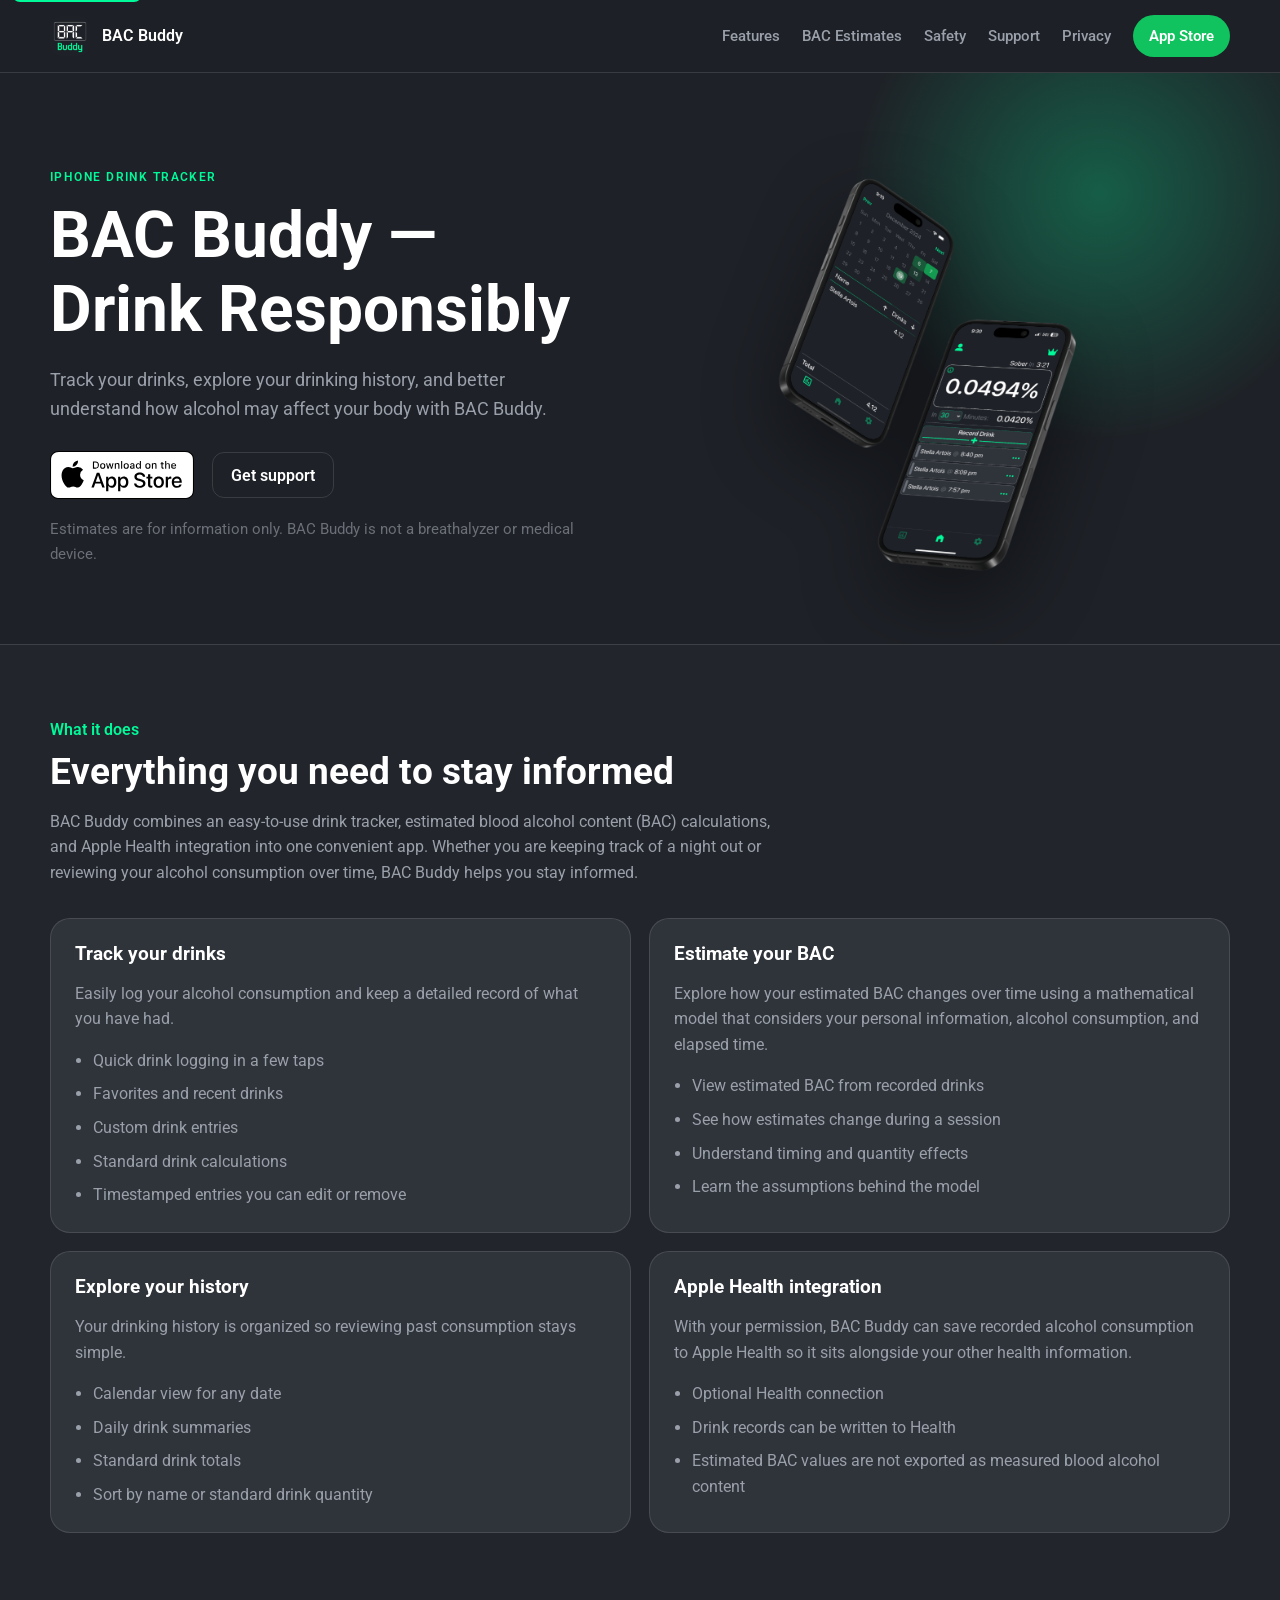
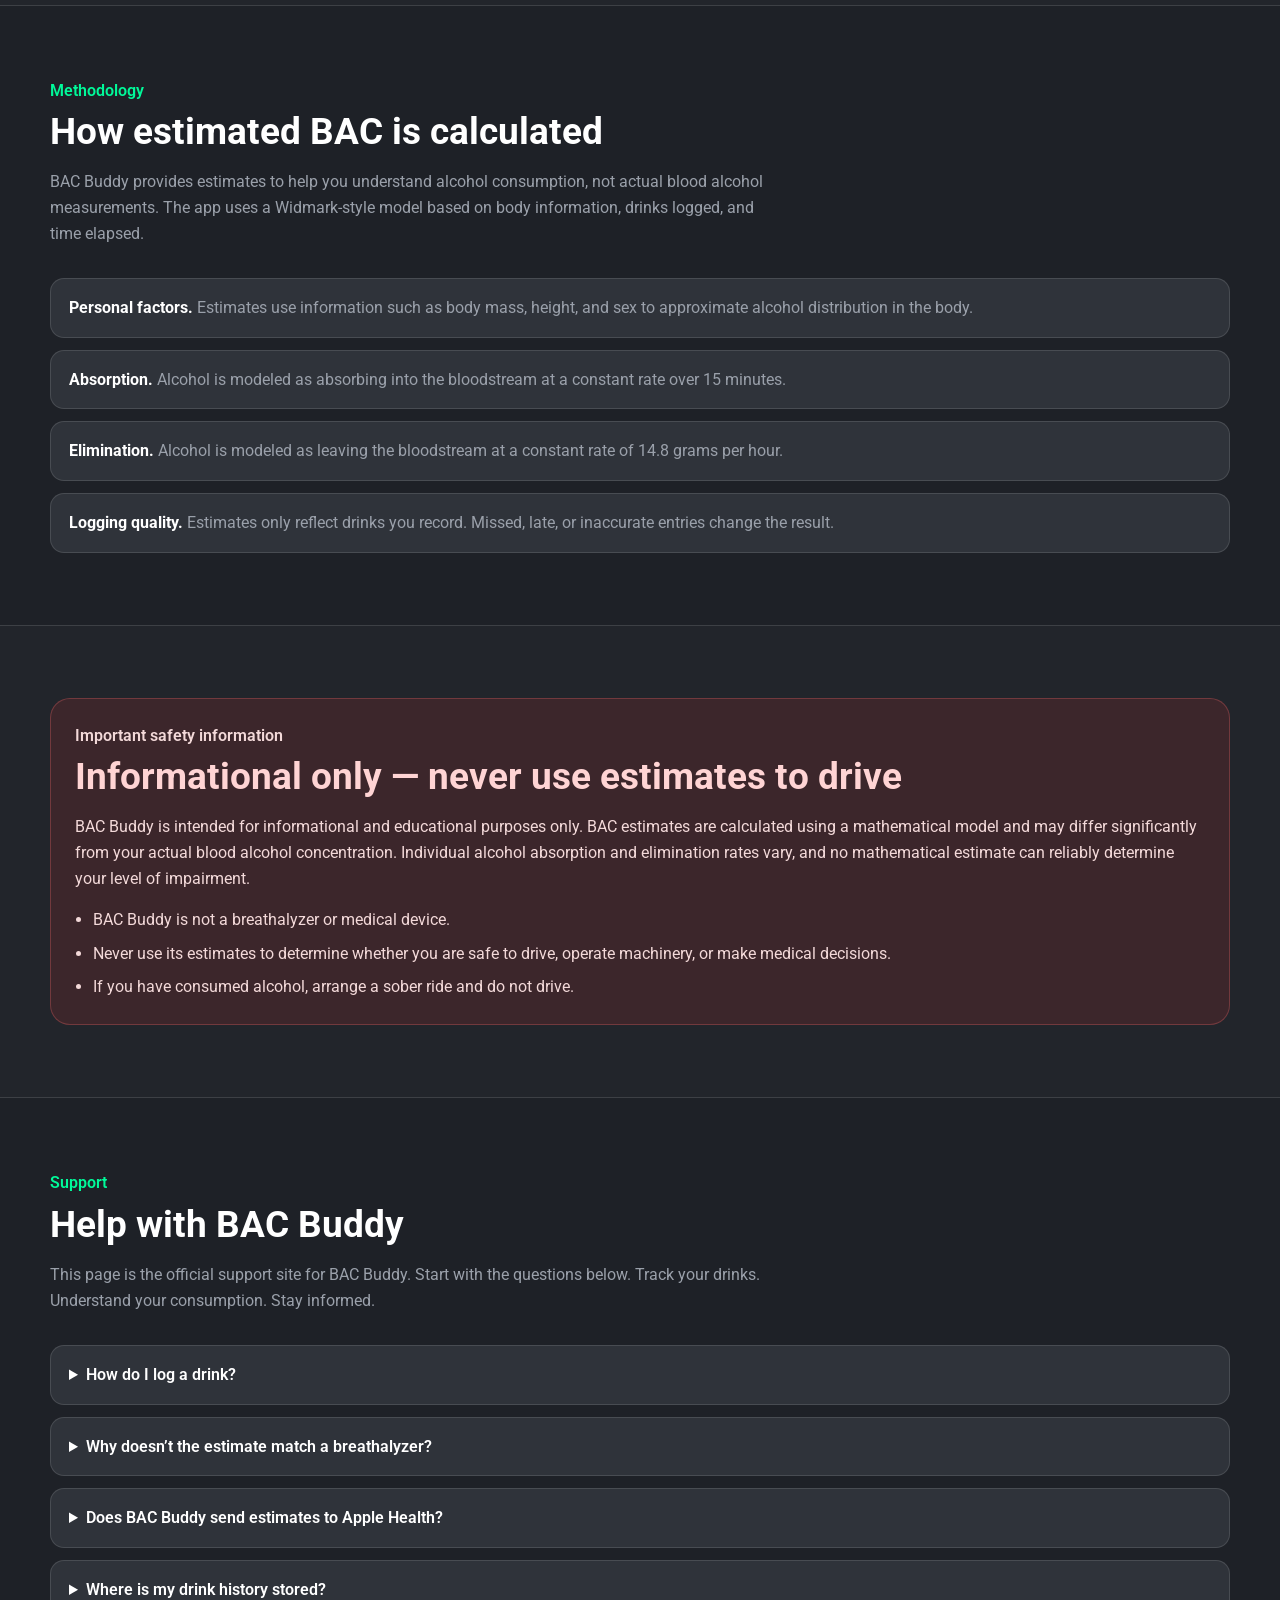
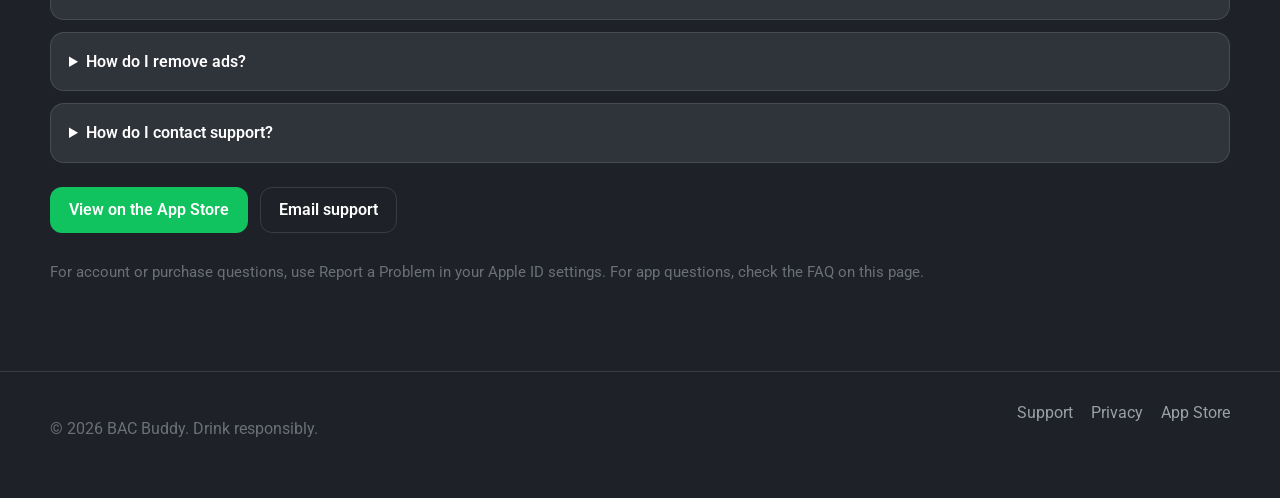
==== docs/index.html @ 4953d8e6 "web" ====
<!DOCTYPE html>
<html lang="en">
  <head>
    <meta charset="utf-8" />
    <meta name="viewport" content="width=device-width, initial-scale=1" />
    <title>BAC Buddy Support | Drink Responsibly</title>
    <meta
      name="description"
      content="Support and product information for BAC Buddy, the drink tracker and estimated BAC companion. Track drinks, review history, and stay informed."
    />
    <meta name="theme-color" content="#1E2127" />
    <link rel="canonical" href="https://bacbuddy.github.io/" />
    <link rel="icon" type="image/png" href="assets/favicon.png" />
    <link rel="apple-touch-icon" href="assets/apple-touch-icon.png" />
    <meta property="og:title" content="BAC Buddy — Drink Responsibly" />
    <meta
      property="og:description"
      content="Track your drinks, explore your drinking history, and better understand how alcohol may affect your body."
    />
    <meta property="og:image" content="assets/app-icon.png" />
    <meta property="og:type" content="website" />
    <link rel="preconnect" href="https://fonts.googleapis.com" />
    <link rel="preconnect" href="https://fonts.gstatic.com" crossorigin />
    <link
      href="https://fonts.googleapis.com/css2?family=Roboto:wght@400;500;700&display=swap"
      rel="stylesheet"
    />
    <link rel="stylesheet" href="assets/styles.css" />
  </head>
  <body>
    <a class="skip-link" href="#main">Skip to content</a>
    <header class="site-header">
      <div class="header-inner">
        <a class="brand" href="index.html">
          <img src="assets/app-icon.png" alt="" width="40" height="40" />
          BAC Buddy
        </a>
        <button class="nav-toggle" type="button" aria-expanded="false" aria-controls="site-nav">
          ☰
        </button>
        <nav id="site-nav" class="site-nav" aria-label="Primary">
          <a href="#features">Features</a>
          <a href="#estimates">BAC Estimates</a>
          <a href="#safety">Safety</a>
          <a href="#support">Support</a>
          <a href="privacy.html">Privacy</a>
          <a class="nav-cta" data-app-store-link href="https://apps.apple.com">App Store</a>
        </nav>
      </div>
    </header>

    <main id="main">
      <section class="hero">
        <div class="section-inner hero-grid">
          <div>
            <p class="eyebrow">iPhone drink tracker</p>
            <h1>BAC Buddy — Drink Responsibly</h1>
            <p class="lede">
              Track your drinks, explore your drinking history, and better
              understand how alcohol may affect your body with BAC Buddy.
            </p>
            <div class="hero-actions">
              <a
                class="app-store-badge"
                data-app-store-link
                href="https://apps.apple.com"
                aria-label="Download BAC Buddy on the App Store"
              >
                <img
                  src="assets/download-on-the-app-store.svg"
                  alt="Download on the App Store"
                  width="180"
                  height="60"
                />
              </a>
              <a class="button ghost" href="#support">Get support</a>
            </div>
            <p class="hero-note">
              Estimates are for information only. BAC Buddy is not a breathalyzer
              or medical device.
            </p>
          </div>
          <div class="hero-visual">
            <img
              class="hero-shot"
              src="assets/app-screens.png"
              alt="BAC Buddy on iPhone, showing estimated BAC with logged drinks and a calendar history view."
              width="1500"
              height="1125"
            />
          </div>
        </div>
      </section>

      <section id="features" class="section alt">
        <div class="section-inner">
          <p class="section-kicker">What it does</p>
          <h2>Everything you need to stay informed</h2>
          <p class="section-intro">
            BAC Buddy combines an easy-to-use drink tracker, estimated blood
            alcohol content (BAC) calculations, and Apple Health integration
            into one convenient app. Whether you are keeping track of a night
            out or reviewing your alcohol consumption over time, BAC Buddy
            helps you stay informed.
          </p>
          <div class="feature-grid">
            <article class="card">
              <h3>Track your drinks</h3>
              <p>
                Easily log your alcohol consumption and keep a detailed record
                of what you have had.
              </p>
              <ul>
                <li>Quick drink logging in a few taps</li>
                <li>Favorites and recent drinks</li>
                <li>Custom drink entries</li>
                <li>Standard drink calculations</li>
                <li>Timestamped entries you can edit or remove</li>
              </ul>
            </article>
            <article class="card">
              <h3>Estimate your BAC</h3>
              <p>
                Explore how your estimated BAC changes over time using a
                mathematical model that considers your personal information,
                alcohol consumption, and elapsed time.
              </p>
              <ul>
                <li>View estimated BAC from recorded drinks</li>
                <li>See how estimates change during a session</li>
                <li>Understand timing and quantity effects</li>
                <li>Learn the assumptions behind the model</li>
              </ul>
            </article>
            <article class="card">
              <h3>Explore your history</h3>
              <p>
                Your drinking history is organized so reviewing past consumption
                stays simple.
              </p>
              <ul>
                <li>Calendar view for any date</li>
                <li>Daily drink summaries</li>
                <li>Standard drink totals</li>
                <li>Sort by name or standard drink quantity</li>
              </ul>
            </article>
            <article class="card">
              <h3>Apple Health integration</h3>
              <p>
                With your permission, BAC Buddy can save recorded alcohol
                consumption to Apple Health so it sits alongside your other
                health information.
              </p>
              <ul>
                <li>Optional Health connection</li>
                <li>Drink records can be written to Health</li>
                <li>Estimated BAC values are not exported as measured blood alcohol content</li>
              </ul>
            </article>
          </div>
        </div>
      </section>

      <section id="estimates" class="section">
        <div class="section-inner">
          <p class="section-kicker">Methodology</p>
          <h2>How estimated BAC is calculated</h2>
          <p class="section-intro">
            BAC Buddy provides estimates to help you understand alcohol
            consumption, not actual blood alcohol measurements. The app uses a
            Widmark-style model based on body information, drinks logged, and
            time elapsed.
          </p>
          <ul class="method-list">
            <li>
              <strong>Personal factors.</strong> Estimates use information such
              as body mass, height, and sex to approximate alcohol distribution
              in the body.
            </li>
            <li>
              <strong>Absorption.</strong> Alcohol is modeled as absorbing into
              the bloodstream at a constant rate over 15 minutes.
            </li>
            <li>
              <strong>Elimination.</strong> Alcohol is modeled as leaving the
              bloodstream at a constant rate of 14.8 grams per hour.
            </li>
            <li>
              <strong>Logging quality.</strong> Estimates only reflect drinks
              you record. Missed, late, or inaccurate entries change the result.
            </li>
          </ul>
        </div>
      </section>

      <section id="safety" class="section alt">
        <div class="section-inner">
          <article class="card safety">
            <p class="section-kicker">Important safety information</p>
            <h2>Informational only — never use estimates to drive</h2>
            <p>
              BAC Buddy is intended for informational and educational purposes
              only. BAC estimates are calculated using a mathematical model and
              may differ significantly from your actual blood alcohol
              concentration. Individual alcohol absorption and elimination rates
              vary, and no mathematical estimate can reliably determine your
              level of impairment.
            </p>
            <ul>
              <li>BAC Buddy is not a breathalyzer or medical device.</li>
              <li>
                Never use its estimates to determine whether you are safe to
                drive, operate machinery, or make medical decisions.
              </li>
              <li>
                If you have consumed alcohol, arrange a sober ride and do not
                drive.
              </li>
            </ul>
          </article>
        </div>
      </section>

      <section id="support" class="section">
        <div class="section-inner">
          <p class="section-kicker">Support</p>
          <h2>Help with BAC Buddy</h2>
          <p class="section-intro">
            This page is the official support site for BAC Buddy. Start with
            the questions below. Track your drinks. Understand your consumption.
            Stay informed.
          </p>
          <div class="faq">
            <details>
              <summary>How do I log a drink?</summary>
              <p>
                Open the app and use drink logging to record what you had. You
                can choose a recent or favorite drink, create a custom drink,
                and keep timestamped entries that you can edit or delete later.
              </p>
            </details>
            <details>
              <summary>Why doesn’t the estimate match a breathalyzer?</summary>
              <p>
                The in-app value is a mathematical estimate, not a measurement.
                Food, medication, fatigue, body composition, and logging errors
                can all cause large differences from a breath or blood test.
                Never rely on the app to judge impairment.
              </p>
            </details>
            <details>
              <summary>Does BAC Buddy send estimates to Apple Health?</summary>
              <p>
                No. If you allow Apple Health access, BAC Buddy can save
                recorded alcohol consumption. Estimated BAC values are not
                exported to Apple Health as measured blood alcohol content.
              </p>
            </details>
            <details>
              <summary>Where is my drink history stored?</summary>
              <p>
                Drink records and profile details used for estimates are stored
                on your device. Optional Health sync copies permitted drink
                counts into Apple Health. See the
                <a href="privacy.html">privacy policy</a> for details.
              </p>
            </details>
            <details>
              <summary>How do I remove ads?</summary>
              <p>
                BAC Buddy offers an in-app purchase to remove ads. Purchases
                are processed by Apple. Restore purchases from the upgrade
                screen if you reinstall the app.
              </p>
            </details>
            <details>
              <summary>How do I contact support?</summary>
              <p>
                Review this page first, including safety information and the
                privacy policy. If you still need help, use the contact option
                below.
              </p>
            </details>
          </div>
          <div class="contact-row">
            <a class="button primary" data-app-store-link href="https://apps.apple.com">
              View on the App Store
            </a>
            <a class="button ghost" data-support-email hidden href="mailto:">Email support</a>
            <p class="hero-note" data-support-email-fallback>
              For account or purchase questions, use Report a Problem in your
              Apple ID settings. For app questions, check the FAQ on this page.
            </p>
          </div>
        </div>
      </section>
    </main>

    <footer class="site-footer">
      <div class="footer-inner">
        <p>© <span data-year>2026</span> BAC Buddy. Drink responsibly.</p>
        <div class="footer-links">
          <a href="index.html">Support</a>
          <a href="privacy.html">Privacy</a>
          <a data-app-store-link href="https://apps.apple.com">App Store</a>
        </div>
      </div>
    </footer>
    <script src="config.js"></script>
    <script src="assets/site.js"></script>
  </body>
</html>
---- docs/assets/styles.css ----
:root {
  --bg: #1e2127;
  --bg-elevated: #2f333a;
  --bg-elevated-2: #3a3f48;
  --ink: #ffffff;
  --muted: #9aa0aa;
  --muted-2: #6b6f77;
  --line: rgba(255, 255, 253, 0.12);
  --mint: #00fa9a;
  --mint-2: #11c35e;
  --mint-soft: rgba(0, 250, 154, 0.16);
  --mint-glow: rgba(0, 250, 154, 0.28);
  --danger: #ff6b6b;
  --danger-bg: rgba(255, 51, 51, 0.12);
  --shadow: 0 24px 60px rgba(0, 0, 0, 0.35);
  --radius: 20px;
  --max: 1180px;
  --font: "Roboto", "Helvetica Neue", Helvetica, Arial, sans-serif;
}

*,
*::before,
*::after {
  box-sizing: border-box;
}

html {
  scroll-behavior: smooth;
}

body {
  margin: 0;
  font-family: var(--font);
  color: var(--ink);
  background: var(--bg);
  line-height: 1.6;
  min-height: 100vh;
}

img {
  max-width: 100%;
  display: block;
}

a {
  color: var(--mint);
  text-decoration: none;
}

a:hover {
  text-decoration: underline;
}

.skip-link {
  position: absolute;
  left: 12px;
  top: -40px;
  background: var(--mint);
  color: #102018;
  padding: 8px 12px;
  border-radius: 8px;
  z-index: 20;
}

.skip-link:focus {
  top: 12px;
}

.site-header {
  position: sticky;
  top: 0;
  z-index: 10;
  backdrop-filter: blur(16px);
  background: rgba(30, 33, 39, 0.86);
  border-bottom: 1px solid var(--line);
}

.header-inner,
.section-inner,
.footer-inner {
  width: min(var(--max), calc(100% - 40px));
  margin: 0 auto;
}

.header-inner {
  display: flex;
  align-items: center;
  justify-content: space-between;
  min-height: 72px;
  gap: 16px;
}

.brand {
  display: flex;
  align-items: center;
  gap: 12px;
  color: var(--ink);
  font-weight: 600;
  letter-spacing: 0.01em;
}

.brand:hover {
  text-decoration: none;
}

.brand img {
  width: 40px;
  height: 40px;
  border-radius: 10px;
}

.nav-toggle {
  display: none;
  width: 44px;
  height: 44px;
  border: 1px solid var(--line);
  border-radius: 12px;
  background: transparent;
  color: var(--ink);
  font-size: 22px;
}

.site-nav {
  display: flex;
  align-items: center;
  gap: 22px;
}

.site-nav a {
  color: var(--muted);
  font-size: 15px;
  font-weight: 500;
}

.site-nav a:hover,
.site-nav a[aria-current="page"] {
  color: var(--ink);
  text-decoration: none;
}

.nav-cta {
  display: inline-flex;
  align-items: center;
  justify-content: center;
  background: var(--mint-2);
  color: var(--ink) !important;
  border-radius: 999px;
  padding: 9px 16px;
  font-weight: 600 !important;
}

.nav-cta:hover {
  filter: brightness(1.08);
  text-decoration: none;
}

.hero {
  position: relative;
  overflow: hidden;
  padding: 72px 0 40px;
}

.hero::before {
  content: "";
  position: absolute;
  width: 520px;
  height: 520px;
  right: -80px;
  top: -140px;
  background: radial-gradient(circle, var(--mint-glow), transparent 68%);
  pointer-events: none;
}

.hero-grid {
  display: grid;
  grid-template-columns: 1fr 1.15fr;
  gap: 36px;
  align-items: center;
}

.eyebrow {
  color: var(--mint);
  font-weight: 600;
  letter-spacing: 0.12em;
  text-transform: uppercase;
  font-size: 12px;
  margin: 0 0 12px;
}

h1,
h2,
h3 {
  line-height: 1.15;
  margin: 0 0 16px;
}

h1 {
  font-size: clamp(2.4rem, 5vw, 4.2rem);
  font-weight: 700;
}

h2 {
  font-size: clamp(1.7rem, 3vw, 2.3rem);
}

.lede {
  font-size: 1.15rem;
  color: var(--muted);
  max-width: 42rem;
}

.hero-actions {
  display: flex;
  flex-wrap: wrap;
  align-items: center;
  gap: 18px;
  margin: 28px 0 18px;
}

.app-store-badge img {
  height: 48px;
  width: auto;
}

.app-store-badge:hover {
  text-decoration: none;
  filter: brightness(1.08);
}

.hero-note {
  color: var(--muted-2);
  font-size: 0.95rem;
}

.hero-visual {
  display: flex;
  justify-content: center;
}

.hero-shot {
  width: min(640px, 100%);
  height: auto;
  filter: drop-shadow(0 28px 40px rgba(0, 0, 0, 0.45));
}

.section {
  padding: 72px 0;
}

.section.alt {
  background: rgba(255, 255, 255, 0.02);
  border-top: 1px solid var(--line);
  border-bottom: 1px solid var(--line);
}

.section-kicker {
  color: var(--mint);
  font-weight: 600;
  margin: 0 0 8px;
}

.section-intro {
  color: var(--muted);
  max-width: 46rem;
  margin-bottom: 32px;
}

.feature-grid,
.support-grid {
  display: grid;
  grid-template-columns: repeat(2, minmax(0, 1fr));
  gap: 18px;
}

.card {
  background: var(--bg-elevated);
  border: 1px solid var(--line);
  border-radius: var(--radius);
  padding: 24px;
}

.card h3 {
  font-size: 1.2rem;
  margin-bottom: 10px;
}

.card p,
.card li {
  color: var(--muted);
}

.card ul {
  margin: 12px 0 0;
  padding-left: 18px;
}

.card li + li {
  margin-top: 8px;
}

.safety {
  background: var(--danger-bg);
  border: 1px solid rgba(255, 107, 107, 0.28);
}

.safety h2,
.safety h3 {
  color: #ffd4d4;
}

.safety p,
.safety li {
  color: #f3d9d9;
}

.method-list {
  display: grid;
  gap: 12px;
  margin: 0;
  padding: 0;
  list-style: none;
}

.method-list li {
  background: var(--bg-elevated);
  border: 1px solid var(--line);
  border-radius: 14px;
  padding: 16px 18px;
  color: var(--muted);
}

.method-list strong {
  color: var(--ink);
}

.faq details {
  background: var(--bg-elevated);
  border: 1px solid var(--line);
  border-radius: 14px;
  padding: 16px 18px;
  margin-bottom: 12px;
}

.faq summary {
  cursor: pointer;
  font-weight: 600;
}

.faq details p {
  color: var(--muted);
  margin: 12px 0 0;
}

.contact-row {
  display: flex;
  flex-wrap: wrap;
  gap: 12px;
  margin-top: 24px;
}

.button {
  display: inline-flex;
  align-items: center;
  justify-content: center;
  min-height: 46px;
  padding: 0 18px;
  border-radius: 12px;
  font-weight: 600;
  border: 1px solid transparent;
}

.button:hover {
  text-decoration: none;
}

.button.primary {
  background: var(--mint-2);
  color: var(--ink);
}

.button.ghost {
  border-color: var(--line);
  color: var(--ink);
  background: transparent;
}

.legal {
  color: var(--muted);
}

.legal h2 {
  margin-top: 36px;
}

.legal p + p {
  margin-top: 12px;
}

.page-hero {
  padding: 56px 0 12px;
}

.site-footer {
  border-top: 1px solid var(--line);
  padding: 28px 0 40px;
  color: var(--muted-2);
}

.footer-inner {
  display: flex;
  justify-content: space-between;
  gap: 16px;
  flex-wrap: wrap;
}

.footer-links {
  display: flex;
  gap: 18px;
}

.footer-links a {
  color: var(--muted);
}

.not-found {
  min-height: 60vh;
  display: grid;
  place-items: center;
  text-align: center;
  padding: 80px 0;
}

@media (max-width: 860px) {
  .hero-grid,
  .feature-grid,
  .support-grid {
    grid-template-columns: 1fr;
  }

  .nav-toggle {
    display: inline-flex;
    align-items: center;
    justify-content: center;
  }

  .site-nav {
    display: none;
    position: absolute;
    top: 72px;
    left: 0;
    right: 0;
    background: #252830;
    border-bottom: 1px solid var(--line);
    padding: 16px 20px 20px;
    flex-direction: column;
    align-items: flex-start;
  }

  .site-nav.is-open {
    display: flex;
  }

  .hero {
    padding-top: 40px;
  }

  .hero-shot {
    width: min(460px, 100%);
  }
}

@media (prefers-reduced-motion: reduce) {
  html {
    scroll-behavior: auto;
  }

  .hero::before {
    display: none;
  }
}
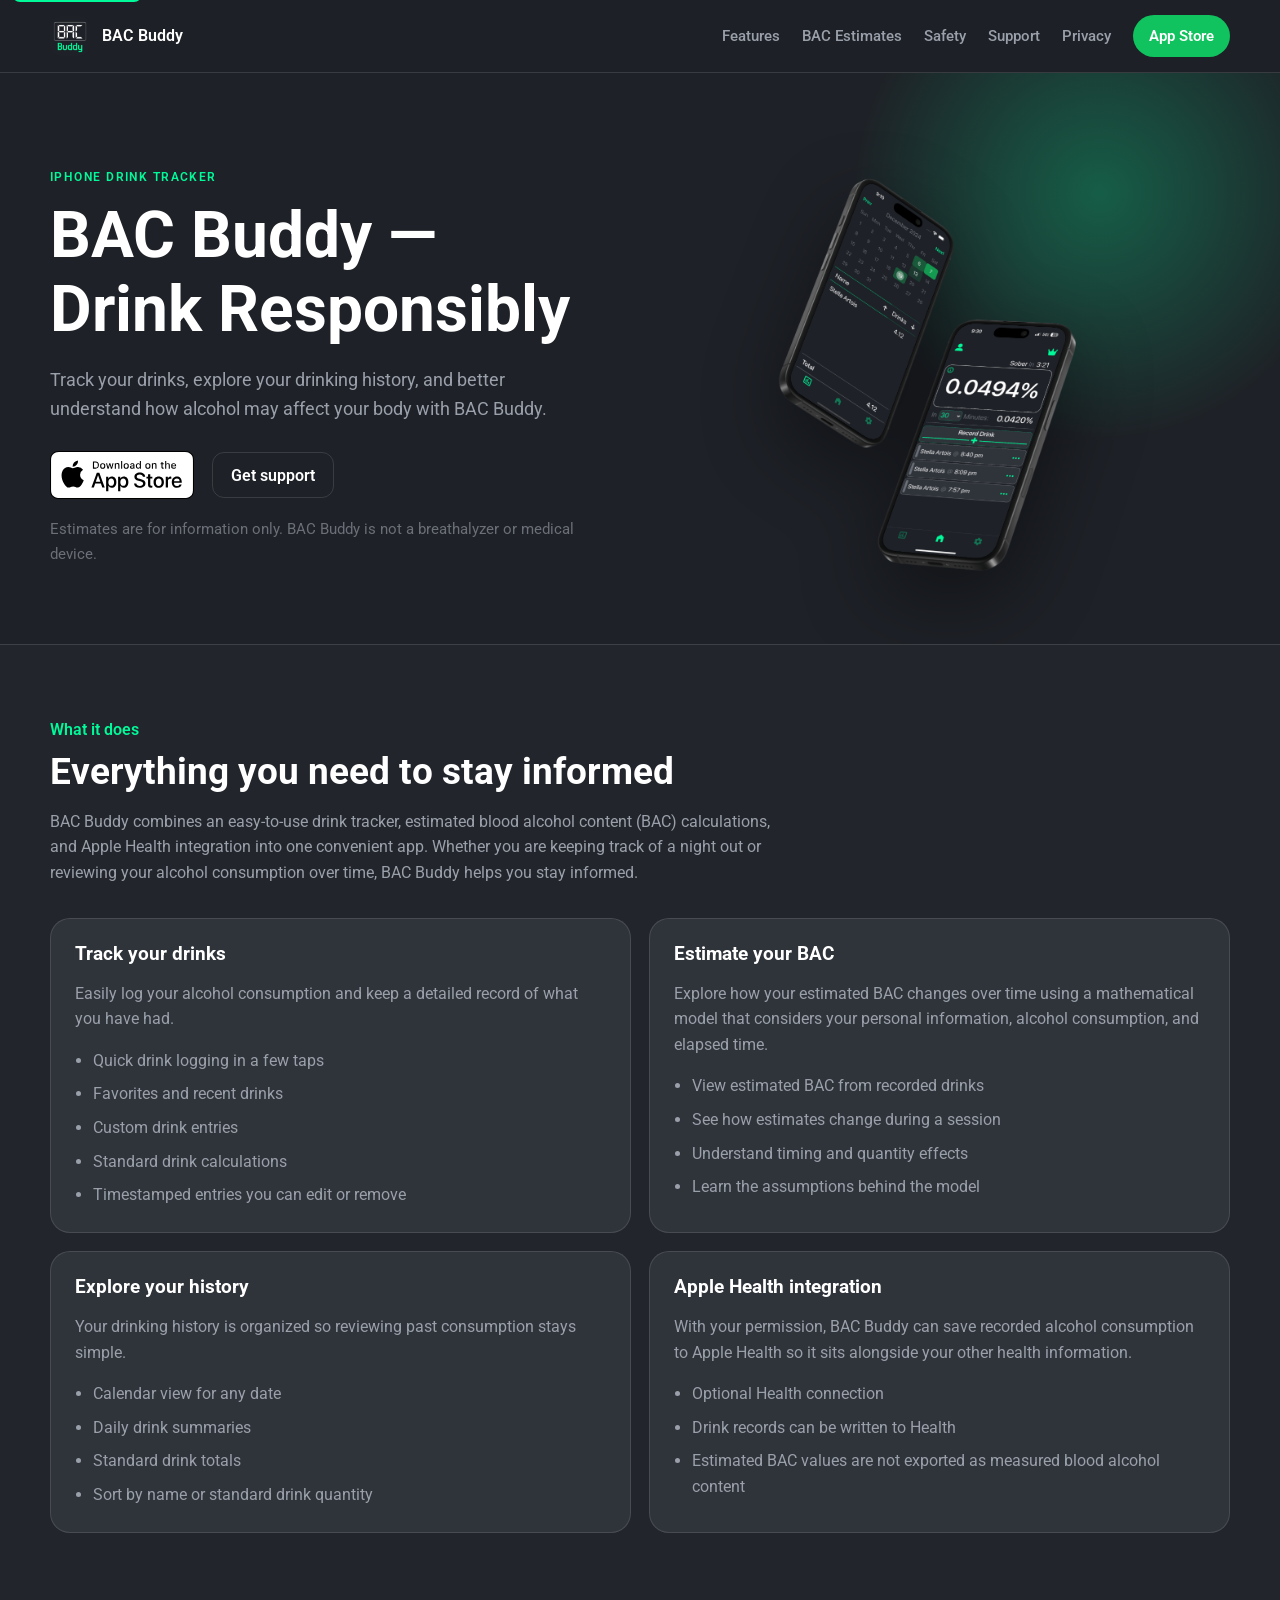
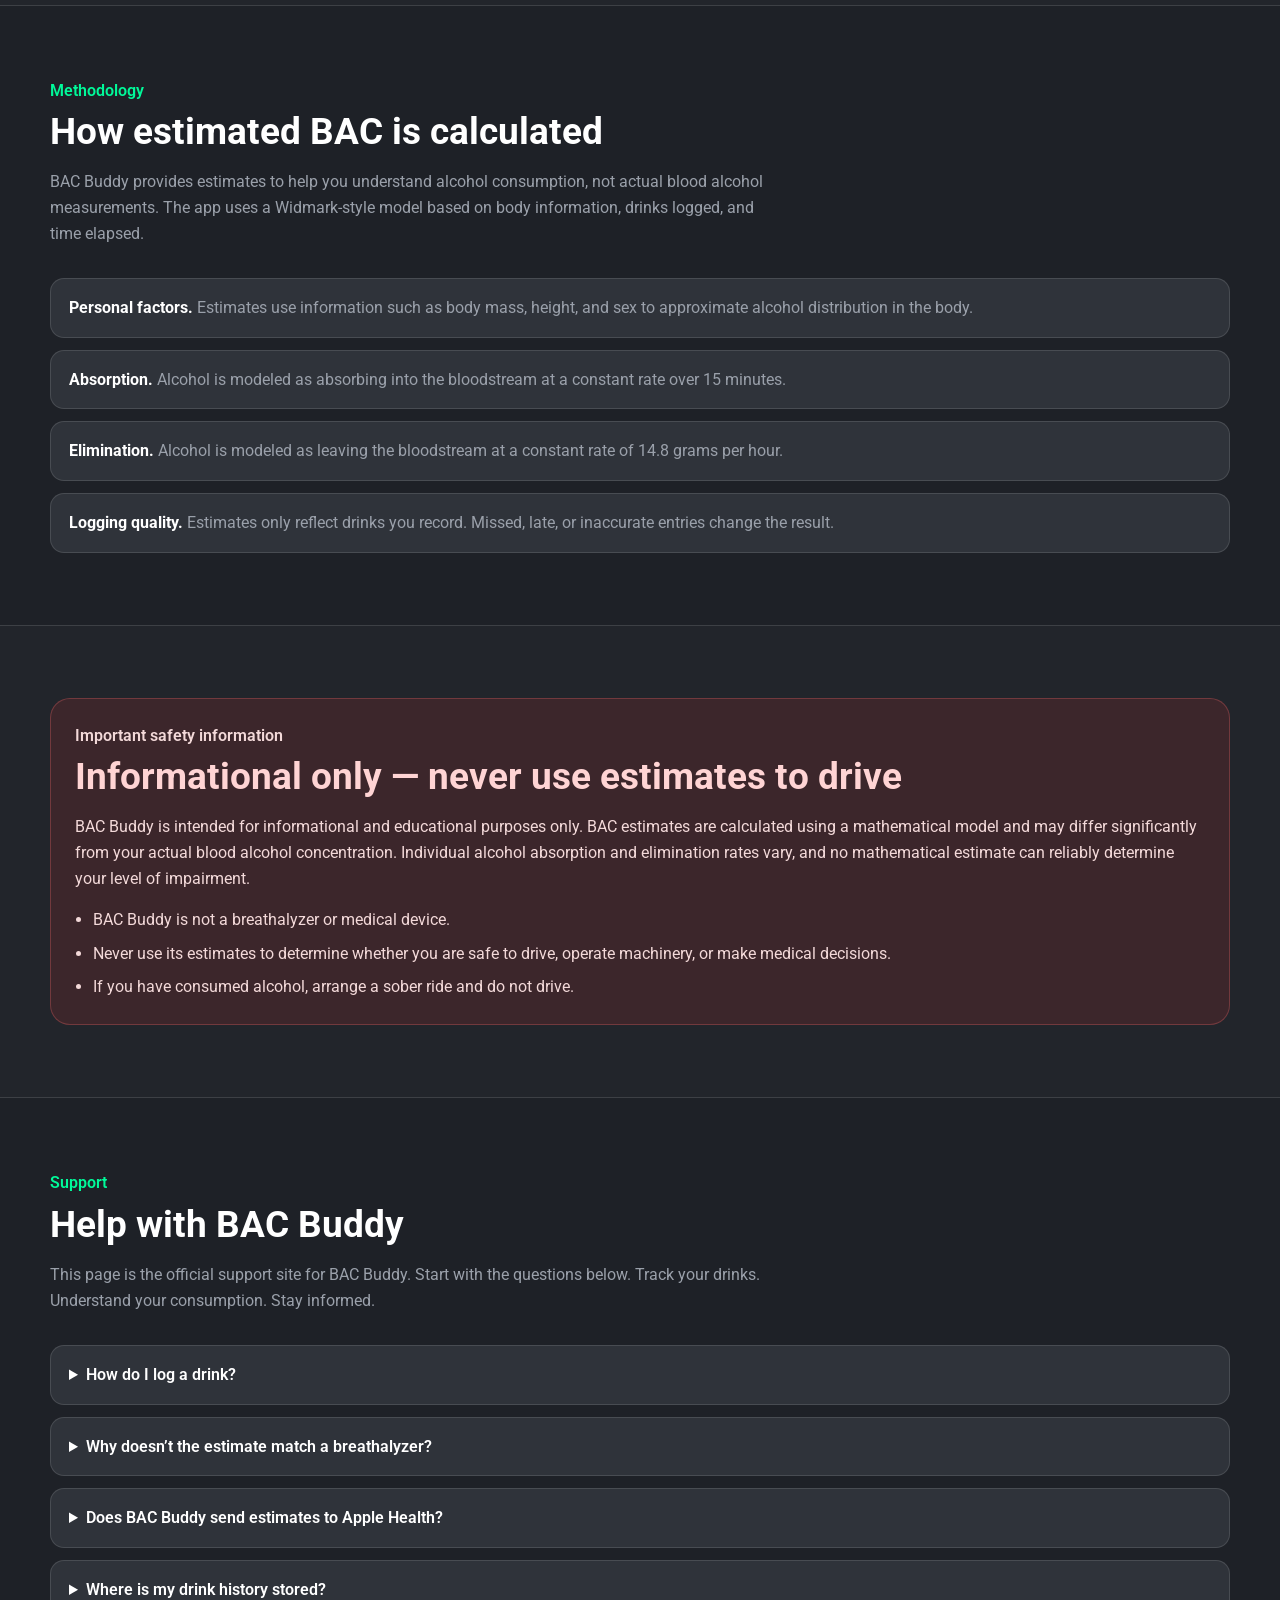
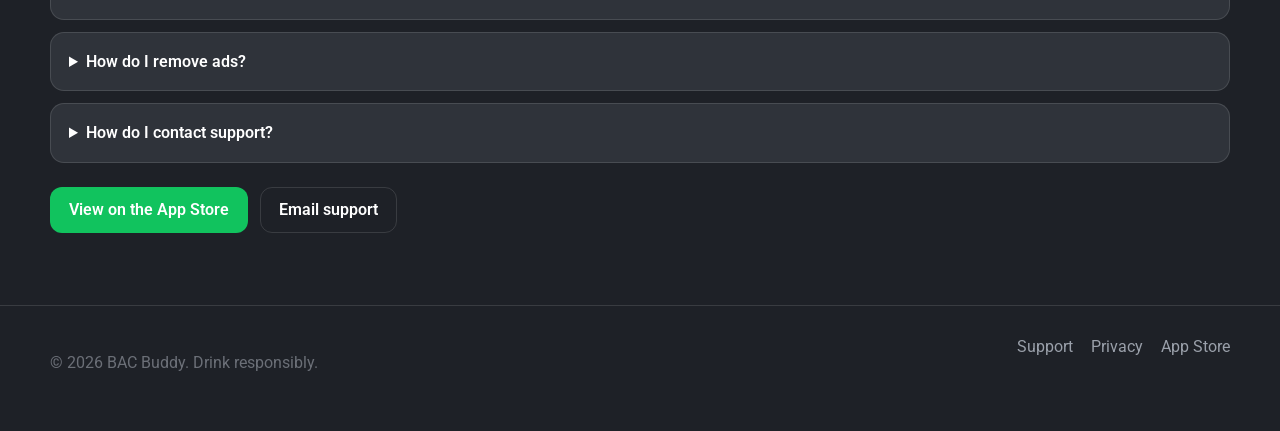
==== commit e10bcd6f: "Point every App Store and support email link at config.js Use the configured App Store ID and suppor" ====
--- a/docs/index.html
+++ b/docs/index.html
@@ -44,7 +44,7 @@
           <a href="#safety">Safety</a>
           <a href="#support">Support</a>
           <a href="privacy.html">Privacy</a>
-          <a class="nav-cta" data-app-store-link href="https://apps.apple.com">App Store</a>
+          <a class="nav-cta" data-app-store-link href="https://apps.apple.com/app/id6654919079">App Store</a>
         </nav>
       </div>
     </header>
@@ -63,7 +63,7 @@
               <a
                 class="app-store-badge"
                 data-app-store-link
-                href="https://apps.apple.com"
+                href="https://apps.apple.com/app/id6654919079"
                 aria-label="Download BAC Buddy on the App Store"
               >
                 <img
@@ -284,11 +284,11 @@
             </details>
           </div>
           <div class="contact-row">
-            <a class="button primary" data-app-store-link href="https://apps.apple.com">
+            <a class="button primary" data-app-store-link href="https://apps.apple.com/app/id6654919079">
               View on the App Store
             </a>
-            <a class="button ghost" data-support-email hidden href="mailto:">Email support</a>
-            <p class="hero-note" data-support-email-fallback>
+            <a class="button ghost" data-support-email href="mailto:bacbuddy.app@gmail.com">Email support</a>
+            <p class="hero-note" data-support-email-fallback hidden>
               For account or purchase questions, use Report a Problem in your
               Apple ID settings. For app questions, check the FAQ on this page.
             </p>
@@ -303,7 +303,7 @@
         <div class="footer-links">
           <a href="index.html">Support</a>
           <a href="privacy.html">Privacy</a>
-          <a data-app-store-link href="https://apps.apple.com">App Store</a>
+          <a data-app-store-link href="https://apps.apple.com/app/id6654919079">App Store</a>
         </div>
       </div>
     </footer>
